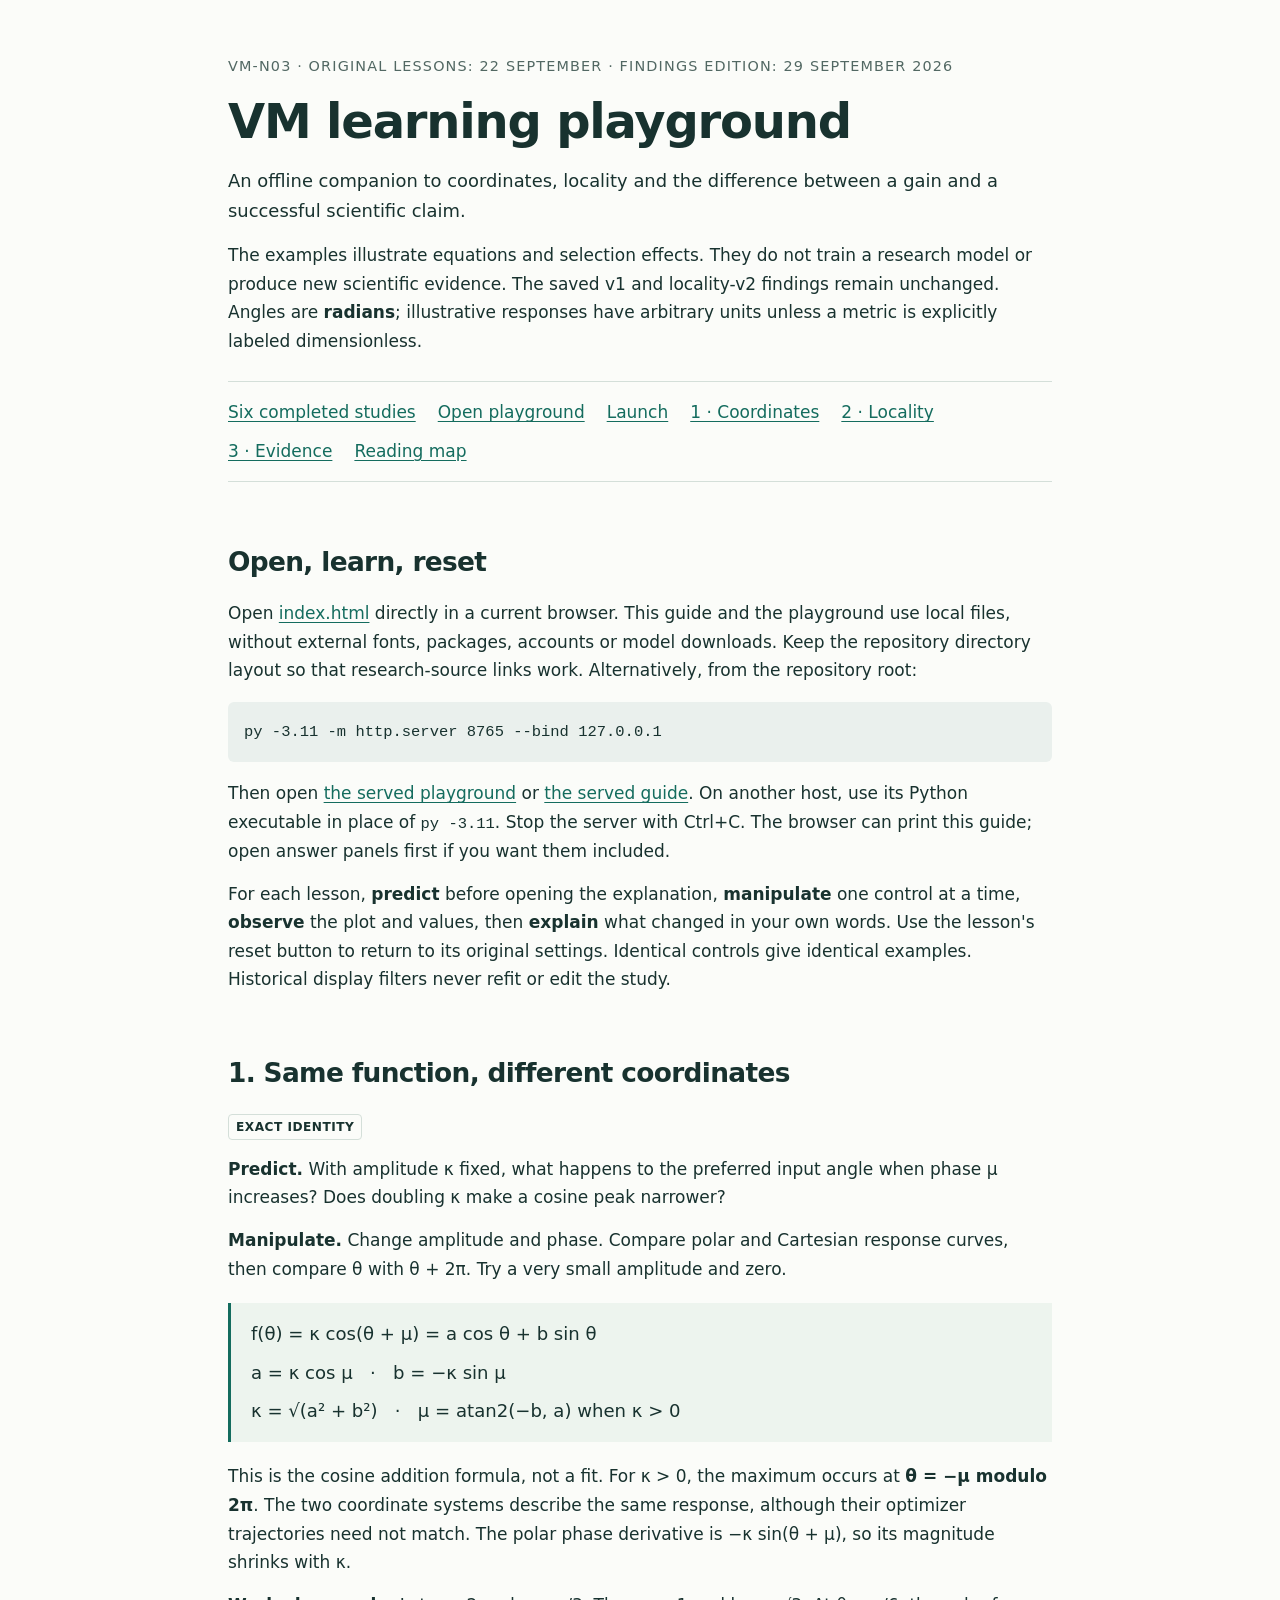
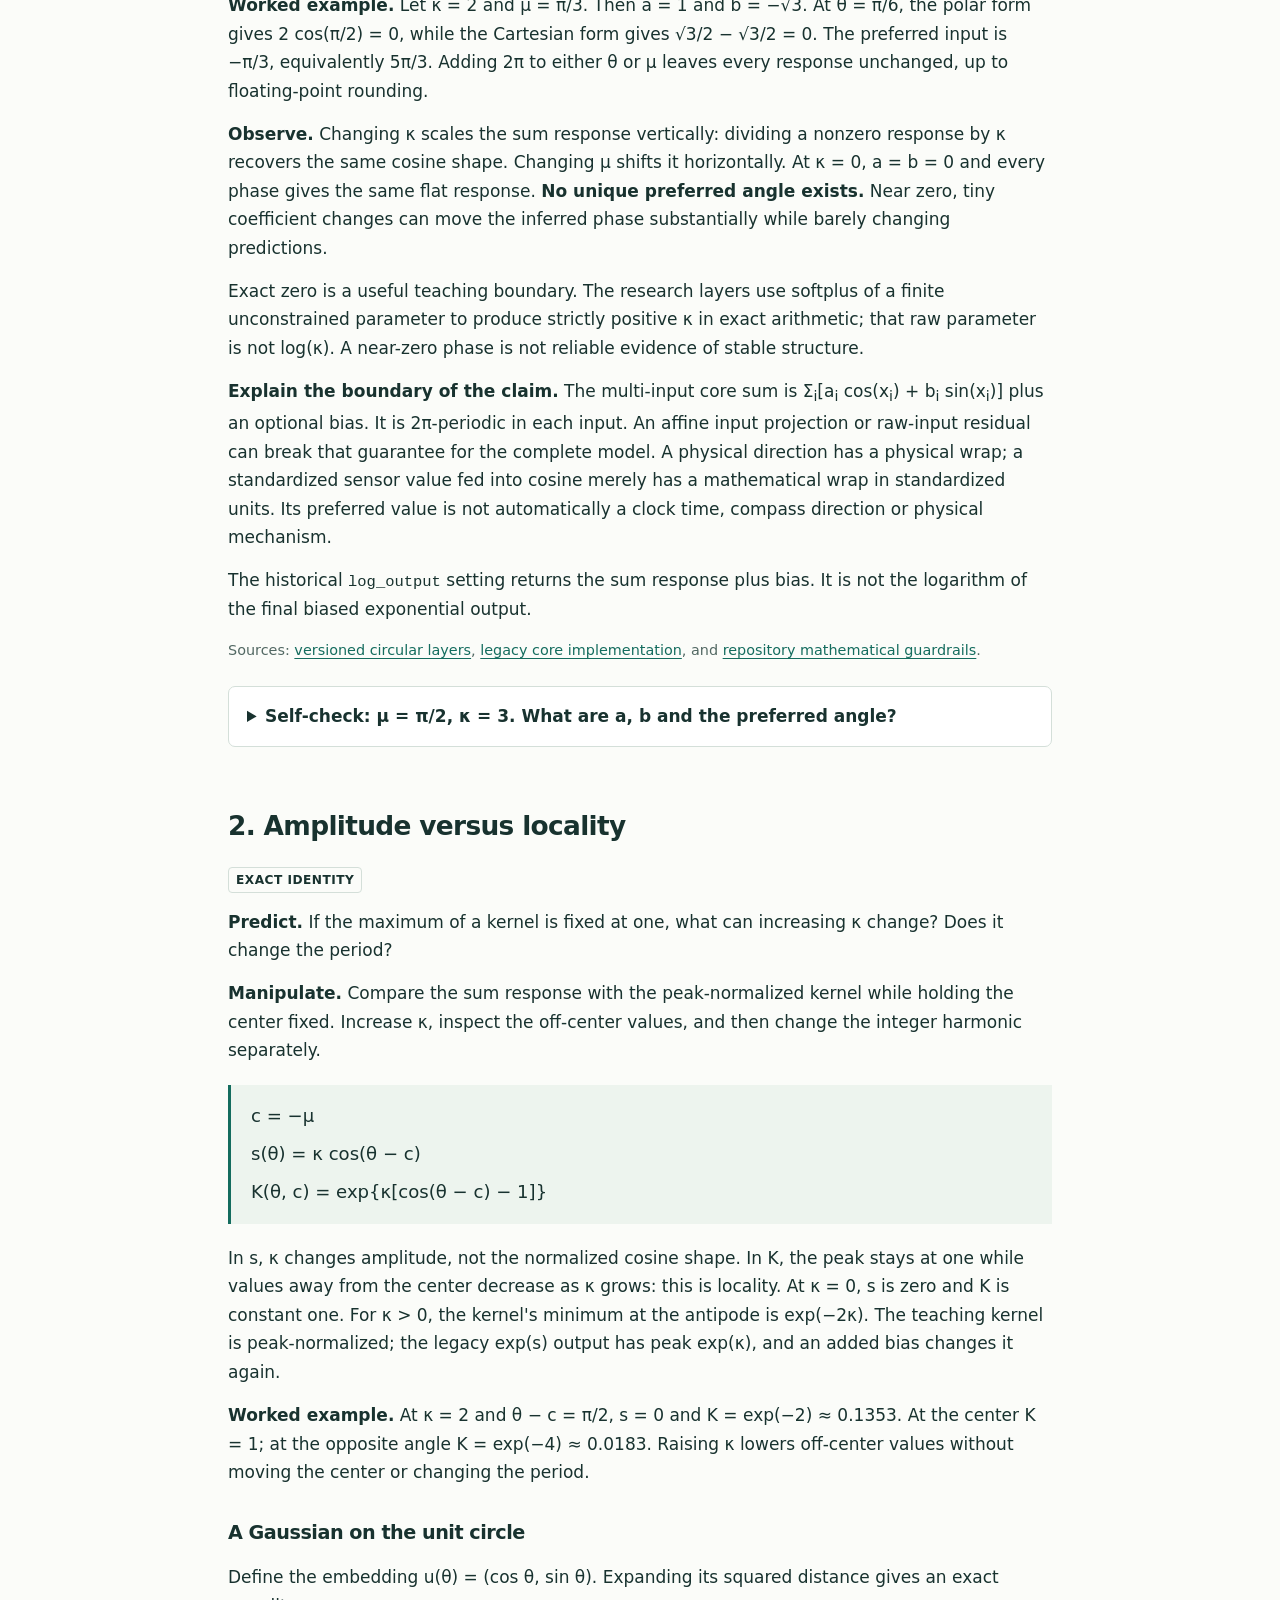
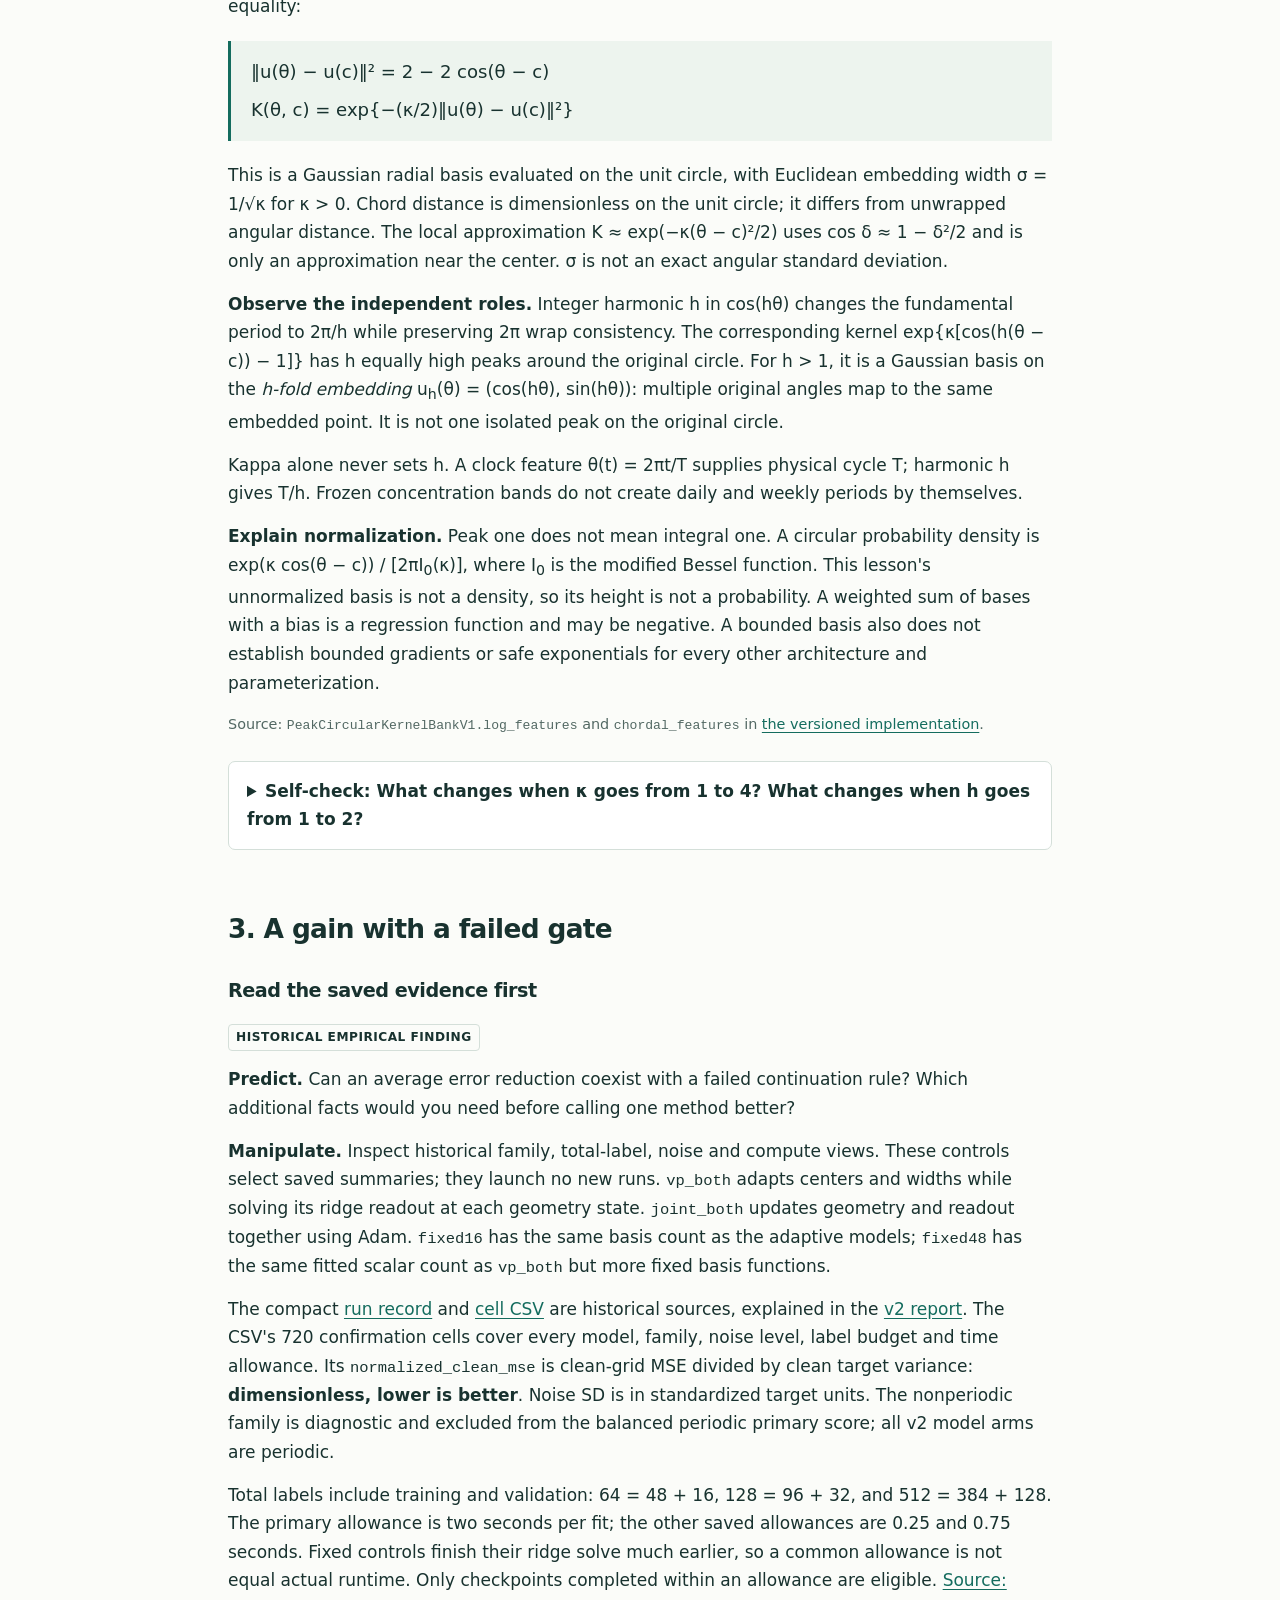
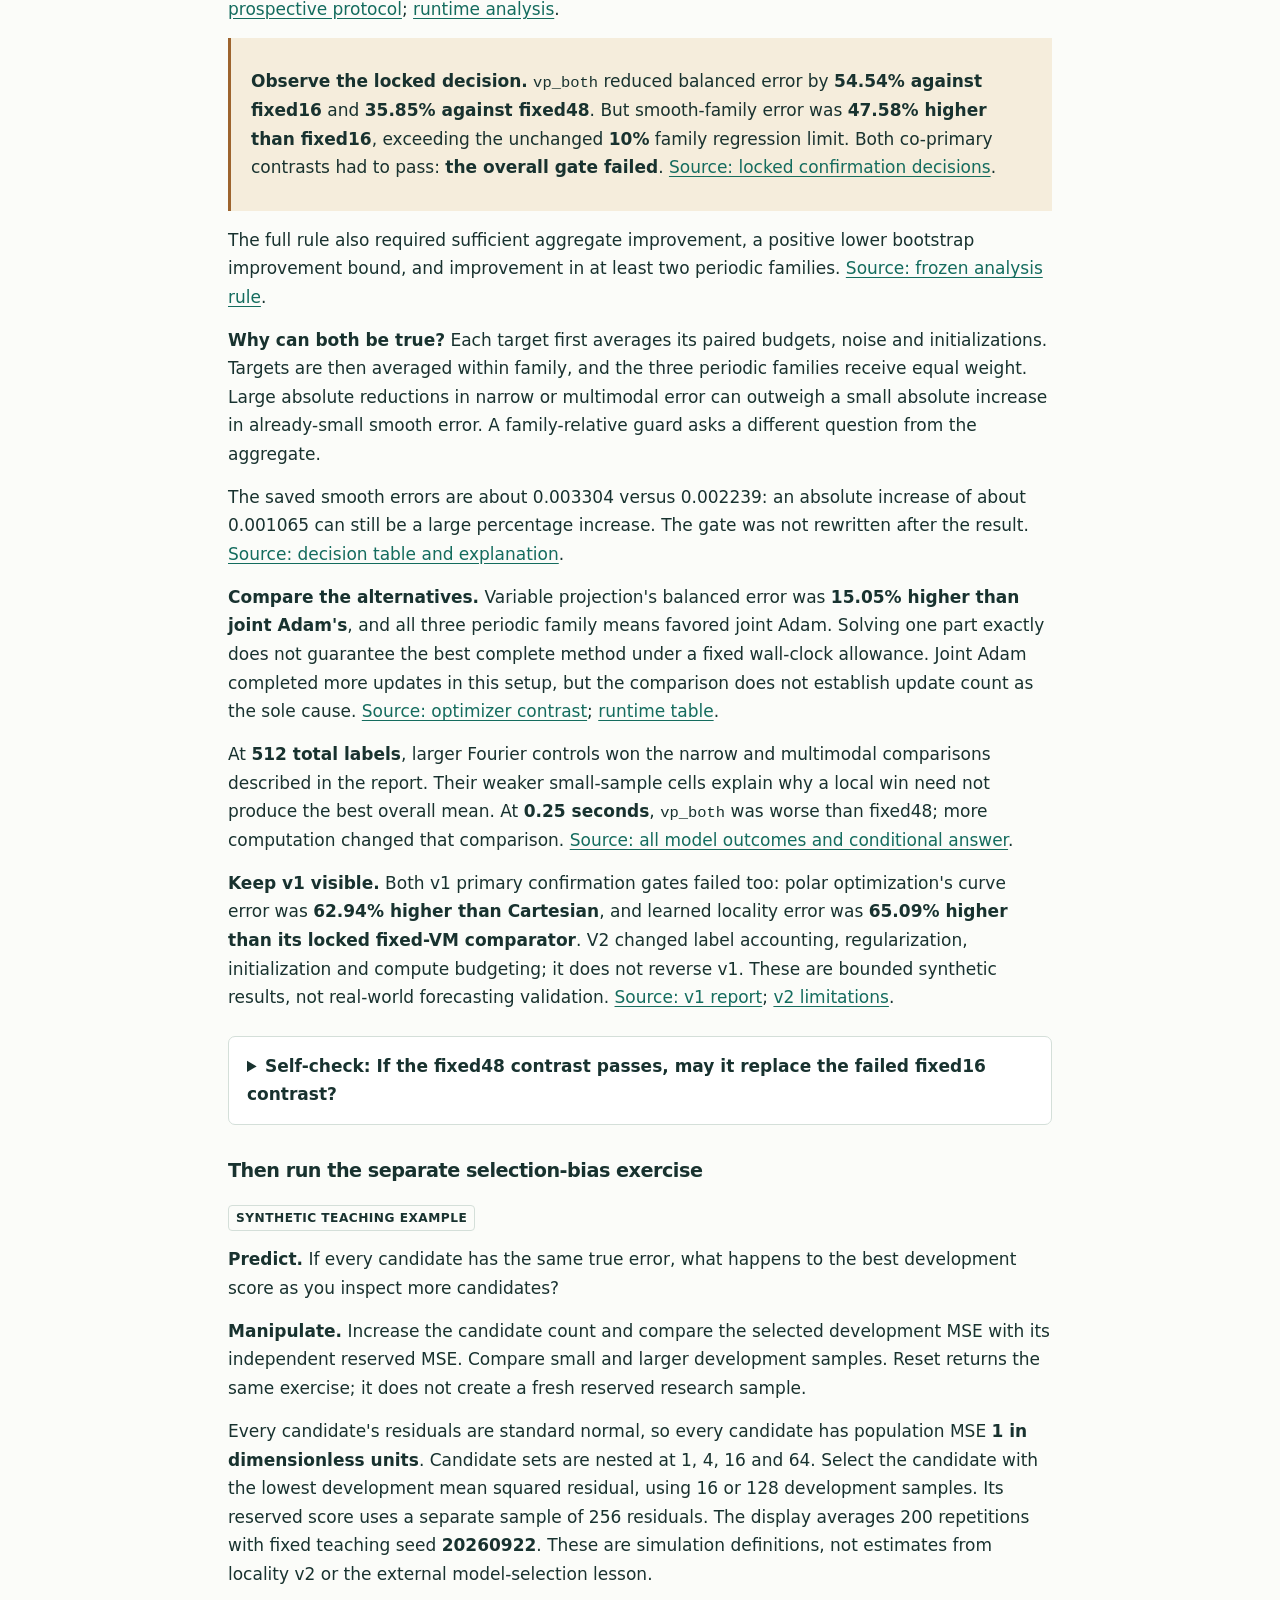
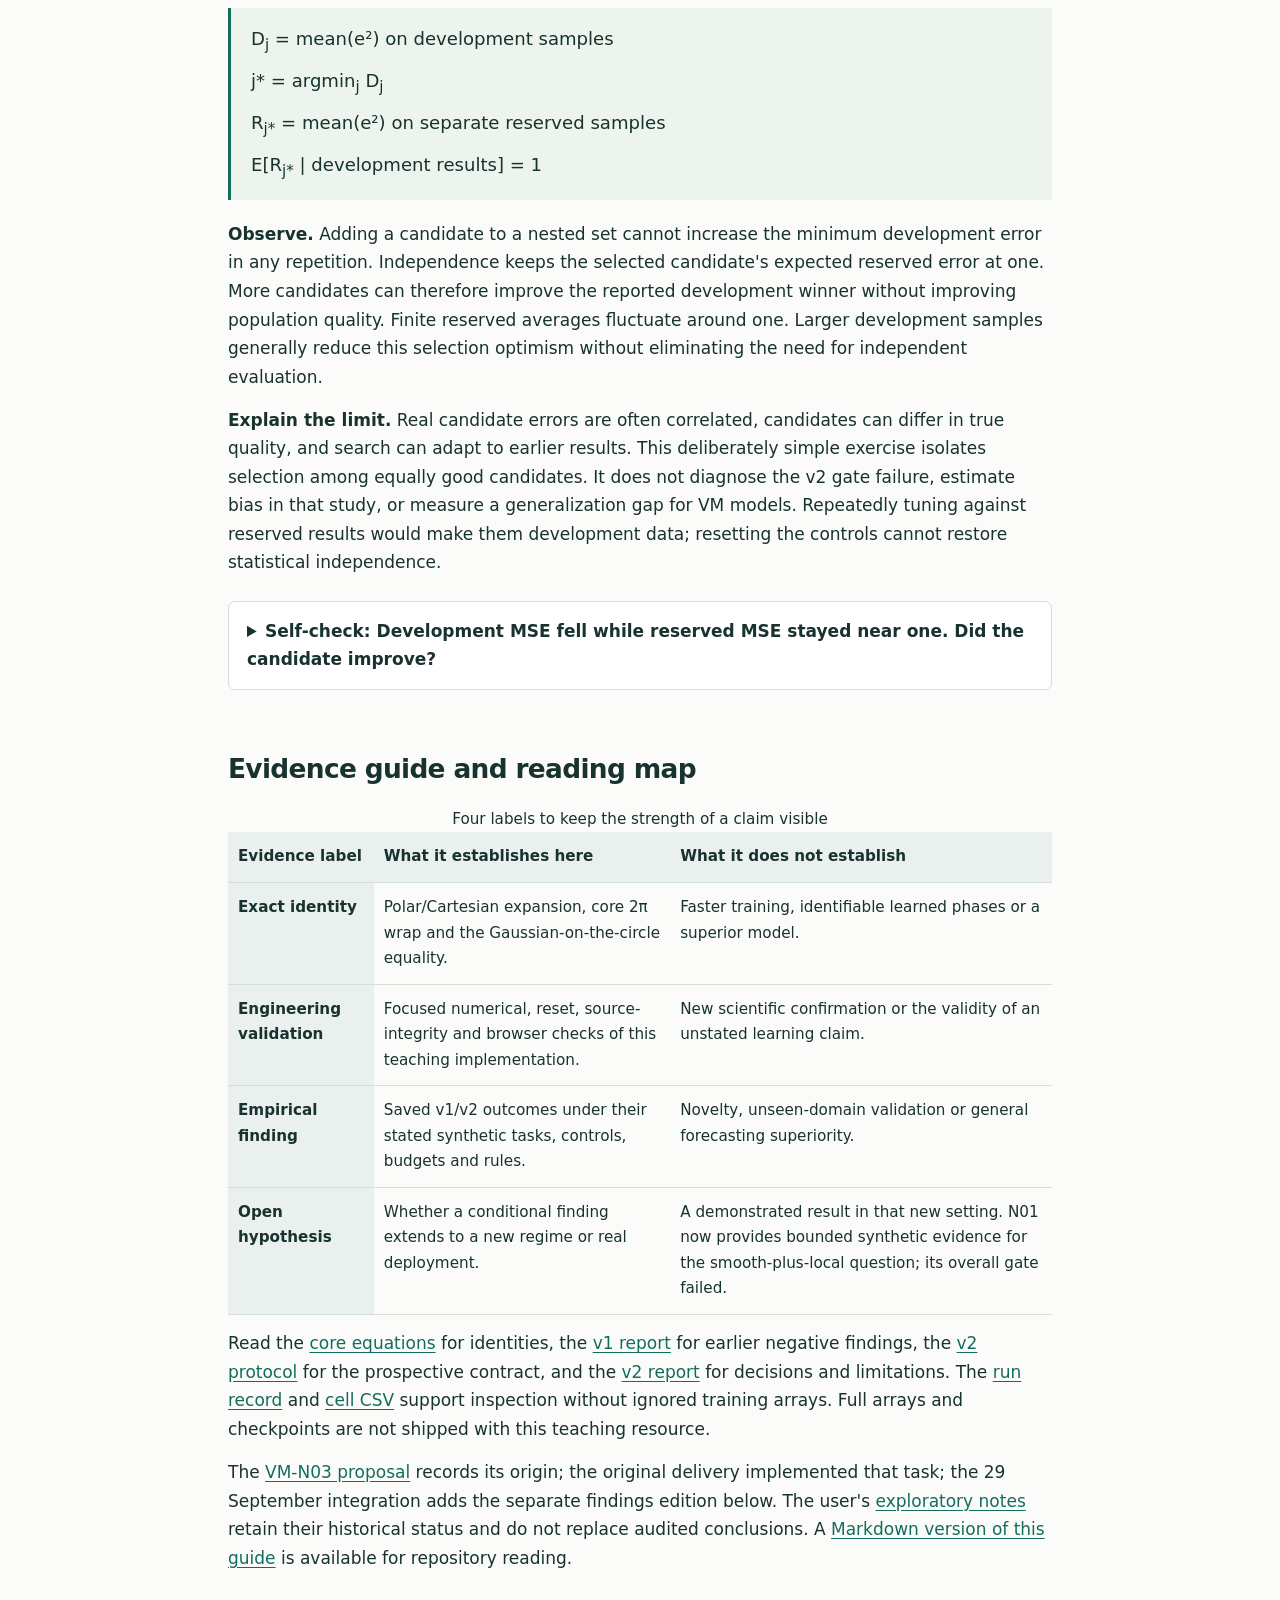
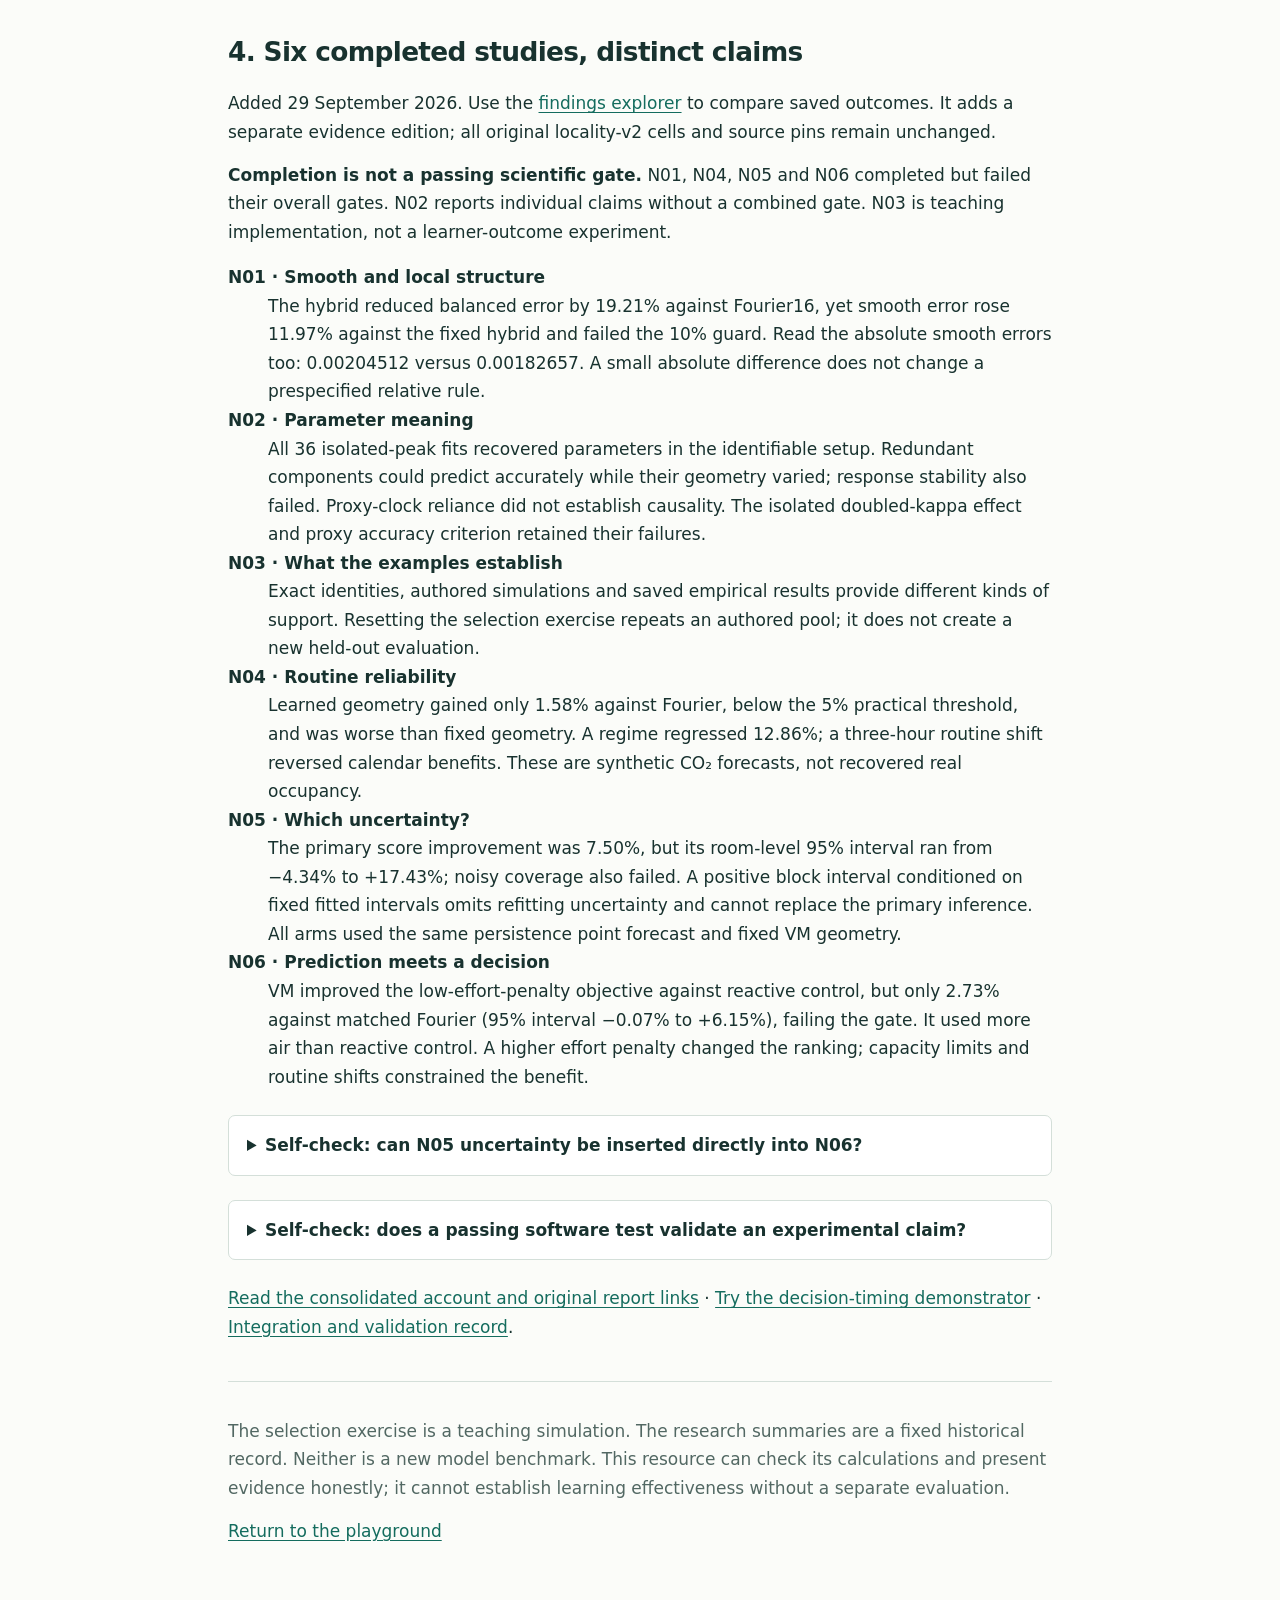
==== learning/vm_playground/guide.html @ b27efead "Integrate six VM research deliveries and consolidate findings" ====
<!doctype html>
<html lang="en">
<head>
  <meta charset="utf-8">
  <meta name="viewport" content="width=device-width, initial-scale=1">
  <meta name="description" content="Offline companion to three lessons about circular coordinates, local kernels and honest evidence.">
  <title>VM learning playground · Offline companion</title>
  <style>
    :root { color-scheme: light; --ink: #18322f; --muted: #526863; --accent: #146c5e; --paper: #fbfcf9; --line: #d4dfd9; }
    * { box-sizing: border-box; }
    html { scroll-behavior: smooth; }
    body { margin: 0; color: var(--ink); background: var(--paper); font: 17px/1.68 system-ui, -apple-system, "Segoe UI", sans-serif; }
    main { max-width: 880px; margin: 0 auto; padding: 42px 28px 72px; }
    a { color: var(--accent); text-underline-offset: 3px; }
    a:hover { text-decoration-thickness: 2px; }
    a:focus-visible, summary:focus-visible { outline: 3px solid #ba7135; outline-offset: 4px; }
    h1, h2, h3 { line-height: 1.2; letter-spacing: -.025em; }
    h1 { font-size: clamp(2rem, 5vw, 3rem); margin: .3em 0; }
    h2 { margin-top: 2.4em; font-size: 1.65rem; }
    h3 { margin-top: 1.8em; font-size: 1.2rem; }
    p { margin: .85em 0; }
    .eyebrow, .sources { color: var(--muted); font-size: .9rem; }
    .eyebrow { text-transform: uppercase; letter-spacing: .08em; }
    .intro { font-size: 1.12rem; }
    nav { display: flex; flex-wrap: wrap; gap: 10px 22px; padding: 16px 0; border-block: 1px solid var(--line); margin: 26px 0; }
    .equation { padding: 16px 20px; margin: 20px 0; background: #edf4ee; border-left: 3px solid var(--accent); font-size: 1.13rem; overflow-wrap: anywhere; }
    .equation div + div { margin-top: 8px; }
    .callout { padding: 15px 20px; background: #f5eddc; border-left: 3px solid #9d642e; }
    .label { display: inline-block; font-size: .76rem; font-weight: 700; letter-spacing: .04em; text-transform: uppercase; padding: 2px 7px; border: 1px solid var(--line); border-radius: 4px; }
    details { margin: 24px 0; padding: 15px 18px; border: 1px solid var(--line); border-radius: 7px; background: #fff; }
    summary { cursor: pointer; font-weight: 650; }
    details p:last-child { margin-bottom: 0; }
    pre { padding: 16px; background: #eaf0ed; border-radius: 6px; white-space: pre-wrap; overflow-wrap: anywhere; }
    code { font: .91em/1.6 ui-monospace, "Cascadia Code", Consolas, monospace; overflow-wrap: anywhere; }
    table { border-collapse: collapse; width: 100%; font-size: .95rem; }
    th, td { text-align: left; vertical-align: top; border-bottom: 1px solid var(--line); padding: 12px 10px; }
    th { background: #eaf0ed; }
    .table-scroll { overflow-x: auto; }
    footer { margin-top: 40px; border-top: 1px solid var(--line); padding-top: 20px; color: var(--muted); }
    @media (max-width: 540px) { main { padding: 24px 18px 48px; } body { font-size: 16px; } th, td { padding: 9px 7px; } }
    @media print {
      body { color: #111; background: white; font-size: 10.5pt; line-height: 1.5; }
      main { max-width: none; padding: 0; }
      nav { display: none; }
      h1 { font-size: 25pt; } h2 { font-size: 17pt; } h3 { font-size: 13pt; }
      h1, h2, h3, summary { break-after: avoid; }
      .equation, details, tr { break-inside: avoid; }
      details > *:not(summary), details:not([open]) > *:not(summary) { display: block !important; }
      .equation, .callout, th { background: white; }
      a { color: inherit; }
    }
  </style>
</head>
<body>
<main>
  <header>
  <p class="eyebrow">VM-N03 · Original lessons: 22 September · Findings edition: 29 September 2026</p>
    <h1>VM learning playground</h1>
    <p class="intro">An offline companion to coordinates, locality and the difference between a gain and a successful scientific claim.</p>
    <p>The examples illustrate equations and selection effects. They do not train a research model or produce new scientific evidence. The saved v1 and locality-v2 findings remain unchanged. Angles are <strong>radians</strong>; illustrative responses have arbitrary units unless a metric is explicitly labeled dimensionless.</p>
  </header>
  <nav aria-label="Guide navigation">
    <a href="#new-findings">Six completed studies</a>
    <a href="index.html">Open playground</a>
    <a href="#start">Launch</a>
    <a href="#coordinates">1 · Coordinates</a>
    <a href="#locality">2 · Locality</a>
    <a href="#evidence">3 · Evidence</a>
    <a href="#reading">Reading map</a>
  </nav>

  <section id="start" aria-labelledby="start-heading">
    <h2 id="start-heading">Open, learn, reset</h2>
    <p>Open <a href="index.html">index.html</a> directly in a current browser. This guide and the playground use local files, without external fonts, packages, accounts or model downloads. Keep the repository directory layout so that research-source links work. Alternatively, from the repository root:</p>
    <pre><code>py -3.11 -m http.server 8765 --bind 127.0.0.1</code></pre>
    <p>Then open <a href="http://127.0.0.1:8765/learning/vm_playground/index.html">the served playground</a> or <a href="http://127.0.0.1:8765/learning/vm_playground/guide.html">the served guide</a>. On another host, use its Python executable in place of <code>py -3.11</code>. Stop the server with Ctrl+C. The browser can print this guide; open answer panels first if you want them included.</p>
    <p>For each lesson, <strong>predict</strong> before opening the explanation, <strong>manipulate</strong> one control at a time, <strong>observe</strong> the plot and values, then <strong>explain</strong> what changed in your own words. Use the lesson's reset button to return to its original settings. Identical controls give identical examples. Historical display filters never refit or edit the study.</p>
  </section>

  <section id="coordinates" aria-labelledby="coordinates-heading">
    <h2 id="coordinates-heading">1. Same function, different coordinates</h2>
    <span class="label">Exact identity</span>
    <p><strong>Predict.</strong> With amplitude κ fixed, what happens to the preferred input angle when phase μ increases? Does doubling κ make a cosine peak narrower?</p>
    <p><strong>Manipulate.</strong> Change amplitude and phase. Compare polar and Cartesian response curves, then compare θ with θ + 2π. Try a very small amplitude and zero.</p>
    <div class="equation" aria-label="Polar and Cartesian identity">
      <div>f(θ) = κ cos(θ + μ) = a cos θ + b sin θ</div>
      <div>a = κ cos μ &nbsp; · &nbsp; b = −κ sin μ</div>
      <div>κ = √(a² + b²) &nbsp; · &nbsp; μ = atan2(−b, a) when κ &gt; 0</div>
    </div>
    <p>This is the cosine addition formula, not a fit. For κ &gt; 0, the maximum occurs at <strong>θ = −μ modulo 2π</strong>. The two coordinate systems describe the same response, although their optimizer trajectories need not match. The polar phase derivative is −κ sin(θ + μ), so its magnitude shrinks with κ.</p>
    <p><strong>Worked example.</strong> Let κ = 2 and μ = π/3. Then a = 1 and b = −√3. At θ = π/6, the polar form gives 2 cos(π/2) = 0, while the Cartesian form gives √3/2 − √3/2 = 0. The preferred input is −π/3, equivalently 5π/3. Adding 2π to either θ or μ leaves every response unchanged, up to floating-point rounding.</p>
    <p><strong>Observe.</strong> Changing κ scales the sum response vertically: dividing a nonzero response by κ recovers the same cosine shape. Changing μ shifts it horizontally. At κ = 0, a = b = 0 and every phase gives the same flat response. <strong>No unique preferred angle exists.</strong> Near zero, tiny coefficient changes can move the inferred phase substantially while barely changing predictions.</p>
    <p>Exact zero is a useful teaching boundary. The research layers use softplus of a finite unconstrained parameter to produce strictly positive κ in exact arithmetic; that raw parameter is not log(κ). A near-zero phase is not reliable evidence of stable structure.</p>
    <p><strong>Explain the boundary of the claim.</strong> The multi-input core sum is Σ<sub>i</sub>[a<sub>i</sub> cos(x<sub>i</sub>) + b<sub>i</sub> sin(x<sub>i</sub>)] plus an optional bias. It is 2π-periodic in each input. An affine input projection or raw-input residual can break that guarantee for the complete model. A physical direction has a physical wrap; a standardized sensor value fed into cosine merely has a mathematical wrap in standardized units. Its preferred value is not automatically a clock time, compass direction or physical mechanism.</p>
    <p>The historical <code>log_output</code> setting returns the sum response plus bias. It is not the logarithm of the final biased exponential output.</p>
    <p class="sources">Sources: <a href="../../src/circular_layers_v2.py">versioned circular layers</a>, <a href="../../src/von_mises_neuron.py">legacy core implementation</a>, and <a href="../../AGENTS.md">repository mathematical guardrails</a>.</p>
    <details>
      <summary>Self-check: μ = π/2, κ = 3. What are a, b and the preferred angle?</summary>
      <p>a = 0, b = −3, and the preferred input is −π/2 modulo 2π, or 3π/2. The response is −3 sin θ. A phase of +π/2 is not the preferred input under the cos(θ + μ) convention. At κ = 0, no unique preferred angle remains.</p>
    </details>
  </section>

  <section id="locality" aria-labelledby="locality-heading">
    <h2 id="locality-heading">2. Amplitude versus locality</h2>
    <span class="label">Exact identity</span>
    <p><strong>Predict.</strong> If the maximum of a kernel is fixed at one, what can increasing κ change? Does it change the period?</p>
    <p><strong>Manipulate.</strong> Compare the sum response with the peak-normalized kernel while holding the center fixed. Increase κ, inspect the off-center values, and then change the integer harmonic separately.</p>
    <div class="equation" aria-label="Sum response and peak-normalized kernel">
      <div>c = −μ</div>
      <div>s(θ) = κ cos(θ − c)</div>
      <div>K(θ, c) = exp{κ[cos(θ − c) − 1]}</div>
    </div>
    <p>In s, κ changes amplitude, not the normalized cosine shape. In K, the peak stays at one while values away from the center decrease as κ grows: this is locality. At κ = 0, s is zero and K is constant one. For κ &gt; 0, the kernel's minimum at the antipode is exp(−2κ). The teaching kernel is peak-normalized; the legacy exp(s) output has peak exp(κ), and an added bias changes it again.</p>
    <p><strong>Worked example.</strong> At κ = 2 and θ − c = π/2, s = 0 and K = exp(−2) ≈ 0.1353. At the center K = 1; at the opposite angle K = exp(−4) ≈ 0.0183. Raising κ lowers off-center values without moving the center or changing the period.</p>
    <h3>A Gaussian on the unit circle</h3>
    <p>Define the embedding u(θ) = (cos θ, sin θ). Expanding its squared distance gives an exact equality:</p>
    <div class="equation" aria-label="Exact chordal Gaussian identity">
      <div>‖u(θ) − u(c)‖² = 2 − 2 cos(θ − c)</div>
      <div>K(θ, c) = exp{−(κ/2)‖u(θ) − u(c)‖²}</div>
    </div>
    <p>This is a Gaussian radial basis evaluated on the unit circle, with Euclidean embedding width σ = 1/√κ for κ &gt; 0. Chord distance is dimensionless on the unit circle; it differs from unwrapped angular distance. The local approximation K ≈ exp(−κ(θ − c)²/2) uses cos δ ≈ 1 − δ²/2 and is only an approximation near the center. σ is not an exact angular standard deviation.</p>
    <p><strong>Observe the independent roles.</strong> Integer harmonic h in cos(hθ) changes the fundamental period to 2π/h while preserving 2π wrap consistency. The corresponding kernel exp{κ[cos(h(θ − c)) − 1]} has h equally high peaks around the original circle. For h &gt; 1, it is a Gaussian basis on the <em>h-fold embedding</em> u<sub>h</sub>(θ) = (cos(hθ), sin(hθ)): multiple original angles map to the same embedded point. It is not one isolated peak on the original circle.</p>
    <p>Kappa alone never sets h. A clock feature θ(t) = 2πt/T supplies physical cycle T; harmonic h gives T/h. Frozen concentration bands do not create daily and weekly periods by themselves.</p>
    <p><strong>Explain normalization.</strong> Peak one does not mean integral one. A circular probability density is exp(κ cos(θ − c)) / [2πI<sub>0</sub>(κ)], where I<sub>0</sub> is the modified Bessel function. This lesson's unnormalized basis is not a density, so its height is not a probability. A weighted sum of bases with a bias is a regression function and may be negative. A bounded basis also does not establish bounded gradients or safe exponentials for every other architecture and parameterization.</p>
    <p class="sources">Source: <code>PeakCircularKernelBankV1.log_features</code> and <code>chordal_features</code> in <a href="../../src/circular_layers_v2.py">the versioned implementation</a>.</p>
    <details>
      <summary>Self-check: What changes when κ goes from 1 to 4? What changes when h goes from 1 to 2?</summary>
      <p>The sum amplitude increases fourfold. The kernel remains at peak one, suppresses off-center responses more strongly, and has embedding width 1/2 instead of 1. Changing h to 2 creates two peaks over a full turn and halves the fundamental period. It preserves the original 2π wrap, unlike an arbitrary noninteger frequency.</p>
    </details>
  </section>

  <section id="evidence" aria-labelledby="evidence-heading">
    <h2 id="evidence-heading">3. A gain with a failed gate</h2>
    <h3>Read the saved evidence first</h3>
    <span class="label">Historical empirical finding</span>
    <p><strong>Predict.</strong> Can an average error reduction coexist with a failed continuation rule? Which additional facts would you need before calling one method better?</p>
    <p><strong>Manipulate.</strong> Inspect historical family, total-label, noise and compute views. These controls select saved summaries; they launch no new runs. <code>vp_both</code> adapts centers and widths while solving its ridge readout at each geometry state. <code>joint_both</code> updates geometry and readout together using Adam. <code>fixed16</code> has the same basis count as the adaptive models; <code>fixed48</code> has the same fitted scalar count as <code>vp_both</code> but more fixed basis functions.</p>
    <p>The compact <a href="../../docs/vm_locality_v2_run_record.json">run record</a> and <a href="../../docs/vm_locality_v2_cells.csv">cell CSV</a> are historical sources, explained in the <a href="../../docs/vm_locality_v2_results.md">v2 report</a>. The CSV's 720 confirmation cells cover every model, family, noise level, label budget and time allowance. Its <code>normalized_clean_mse</code> is clean-grid MSE divided by clean target variance: <strong>dimensionless, lower is better</strong>. Noise SD is in standardized target units. The nonperiodic family is diagnostic and excluded from the balanced periodic primary score; all v2 model arms are periodic.</p>
    <p>Total labels include training and validation: 64 = 48 + 16, 128 = 96 + 32, and 512 = 384 + 128. The primary allowance is two seconds per fit; the other saved allowances are 0.25 and 0.75 seconds. Fixed controls finish their ridge solve much earlier, so a common allowance is not equal actual runtime. Only checkpoints completed within an allowance are eligible. <a href="../../docs/vm_locality_v2_protocol.md">Source: prospective protocol</a>; <a href="../../docs/vm_locality_v2_results.md#runtime-and-numerical-diagnostics">runtime analysis</a>.</p>
    <div class="callout">
      <p><strong>Observe the locked decision.</strong> <code>vp_both</code> reduced balanced error by <strong>54.54% against fixed16</strong> and <strong>35.85% against fixed48</strong>. But smooth-family error was <strong>47.58% higher than fixed16</strong>, exceeding the unchanged <strong>10%</strong> family regression limit. Both co-primary contrasts had to pass: <strong>the overall gate failed</strong>. <a href="../../docs/vm_locality_v2_results.md#locked-confirmation-decisions">Source: locked confirmation decisions</a>.</p>
    </div>
    <p>The full rule also required sufficient aggregate improvement, a positive lower bootstrap improvement bound, and improvement in at least two periodic families. <a href="../../docs/vm_locality_v2_protocol.md#analysis-and-evidence">Source: frozen analysis rule</a>.</p>
    <p><strong>Why can both be true?</strong> Each target first averages its paired budgets, noise and initializations. Targets are then averaged within family, and the three periodic families receive equal weight. Large absolute reductions in narrow or multimodal error can outweigh a small absolute increase in already-small smooth error. A family-relative guard asks a different question from the aggregate.</p>
    <p>The saved smooth errors are about 0.003304 versus 0.002239: an absolute increase of about 0.001065 can still be a large percentage increase. The gate was not rewritten after the result. <a href="../../docs/vm_locality_v2_results.md#locked-confirmation-decisions">Source: decision table and explanation</a>.</p>
    <p><strong>Compare the alternatives.</strong> Variable projection's balanced error was <strong>15.05% higher than joint Adam's</strong>, and all three periodic family means favored joint Adam. Solving one part exactly does not guarantee the best complete method under a fixed wall-clock allowance. Joint Adam completed more updates in this setup, but the comparison does not establish update count as the sole cause. <a href="../../docs/vm_locality_v2_results.md#locked-confirmation-decisions">Source: optimizer contrast</a>; <a href="../../docs/vm_locality_v2_results.md#runtime-and-numerical-diagnostics">runtime table</a>.</p>
    <p>At <strong>512 total labels</strong>, larger Fourier controls won the narrow and multimodal comparisons described in the report. Their weaker small-sample cells explain why a local win need not produce the best overall mean. At <strong>0.25 seconds</strong>, <code>vp_both</code> was worse than fixed48; more computation changed that comparison. <a href="../../docs/vm_locality_v2_results.md#all-model-outcomes-and-conditional-answer">Source: all model outcomes and conditional answer</a>.</p>
    <p><strong>Keep v1 visible.</strong> Both v1 primary confirmation gates failed too: polar optimization's curve error was <strong>62.94% higher than Cartesian</strong>, and learned locality error was <strong>65.09% higher than its locked fixed-VM comparator</strong>. V2 changed label accounting, regularization, initialization and compute budgeting; it does not reverse v1. These are bounded synthetic results, not real-world forecasting validation. <a href="../../docs/vm_methodology_results.md">Source: v1 report</a>; <a href="../../docs/vm_locality_v2_results.md#interpretation-limitations-and-preservation">v2 limitations</a>.</p>
    <details>
      <summary>Self-check: If the fixed48 contrast passes, may it replace the failed fixed16 contrast?</summary>
      <p>No. Both were required by the locked co-primary rule. A favorable aggregate, subgroup, alternative optimizer or comparator cannot retrospectively replace the failed contrast. Report the conditional benefit and the failed overall gate together.</p>
    </details>

    <h3>Then run the separate selection-bias exercise</h3>
    <span class="label">Synthetic teaching example</span>
    <p><strong>Predict.</strong> If every candidate has the same true error, what happens to the best development score as you inspect more candidates?</p>
    <p><strong>Manipulate.</strong> Increase the candidate count and compare the selected development MSE with its independent reserved MSE. Compare small and larger development samples. Reset returns the same exercise; it does not create a fresh reserved research sample.</p>
    <p>Every candidate's residuals are standard normal, so every candidate has population MSE <strong>1 in dimensionless units</strong>. Candidate sets are nested at 1, 4, 16 and 64. Select the candidate with the lowest development mean squared residual, using 16 or 128 development samples. Its reserved score uses a separate sample of 256 residuals. The display averages 200 repetitions with fixed teaching seed <strong>20260922</strong>. These are simulation definitions, not estimates from locality v2 or the external model-selection lesson.</p>
    <div class="equation" aria-label="Selection exercise definition">
      <div>D<sub>j</sub> = mean(e²) on development samples</div>
      <div>j* = argmin<sub>j</sub> D<sub>j</sub></div>
      <div>R<sub>j*</sub> = mean(e²) on separate reserved samples</div>
      <div>E[R<sub>j*</sub> | development results] = 1</div>
    </div>
    <p><strong>Observe.</strong> Adding a candidate to a nested set cannot increase the minimum development error in any repetition. Independence keeps the selected candidate's expected reserved error at one. More candidates can therefore improve the reported development winner without improving population quality. Finite reserved averages fluctuate around one. Larger development samples generally reduce this selection optimism without eliminating the need for independent evaluation.</p>
    <p><strong>Explain the limit.</strong> Real candidate errors are often correlated, candidates can differ in true quality, and search can adapt to earlier results. This deliberately simple exercise isolates selection among equally good candidates. It does not diagnose the v2 gate failure, estimate bias in that study, or measure a generalization gap for VM models. Repeatedly tuning against reserved results would make them development data; resetting the controls cannot restore statistical independence.</p>
    <details>
      <summary>Self-check: Development MSE fell while reserved MSE stayed near one. Did the candidate improve?</summary>
      <p>No population-quality improvement was built into this exercise. Selection found a favorable development fluctuation. The independent reserved score evaluates the selected candidate without reusing the fluctuation that selected it.</p>
    </details>
  </section>

  <section id="reading" aria-labelledby="reading-heading">
    <h2 id="reading-heading">Evidence guide and reading map</h2>
    <div class="table-scroll">
      <table>
        <caption>Four labels to keep the strength of a claim visible</caption>
        <thead><tr><th scope="col">Evidence label</th><th scope="col">What it establishes here</th><th scope="col">What it does not establish</th></tr></thead>
        <tbody>
          <tr><th scope="row">Exact identity</th><td>Polar/Cartesian expansion, core 2π wrap and the Gaussian-on-the-circle equality.</td><td>Faster training, identifiable learned phases or a superior model.</td></tr>
          <tr><th scope="row">Engineering validation</th><td>Focused numerical, reset, source-integrity and browser checks of this teaching implementation.</td><td>New scientific confirmation or the validity of an unstated learning claim.</td></tr>
          <tr><th scope="row">Empirical finding</th><td>Saved v1/v2 outcomes under their stated synthetic tasks, controls, budgets and rules.</td><td>Novelty, unseen-domain validation or general forecasting superiority.</td></tr>
          <tr><th scope="row">Open hypothesis</th><td>Whether a conditional finding extends to a new regime or real deployment.</td><td>A demonstrated result in that new setting. N01 now provides bounded synthetic evidence for the smooth-plus-local question; its overall gate failed.</td></tr>
        </tbody>
      </table>
    </div>
    <p>Read the <a href="../../src/circular_layers_v2.py">core equations</a> for identities, the <a href="../../docs/vm_methodology_results.md">v1 report</a> for earlier negative findings, the <a href="../../docs/vm_locality_v2_protocol.md">v2 protocol</a> for the prospective contract, and the <a href="../../docs/vm_locality_v2_results.md">v2 report</a> for decisions and limitations. The <a href="../../docs/vm_locality_v2_run_record.json">run record</a> and <a href="../../docs/vm_locality_v2_cells.csv">cell CSV</a> support inspection without ignored training arrays. Full arrays and checkpoints are not shipped with this teaching resource.</p>
    <p>The <a href="../../docs/proposed_tasks_from_forecasting.md#vm-n03--vm-learning-playground-and-reading-companion">VM-N03 proposal</a> records its origin; the original delivery implemented that task; the 29 September integration adds the separate findings edition below. The user's <a href="../../VM_exploration.md">exploratory notes</a> retain their historical status and do not replace audited conclusions. A <a href="../../docs/learning/vm_playground_guide.md">Markdown version of this guide</a> is available for repository reading.</p>
  </section>
  <section id="new-findings" aria-labelledby="new-findings-heading">
    <h2 id="new-findings-heading">4. Six completed studies, distinct claims</h2>
    <p>Added 29 September 2026. Use the <a href="research.html">findings explorer</a> to compare saved outcomes. It adds a separate evidence edition; all original locality-v2 cells and source pins remain unchanged.</p>
    <p><strong>Completion is not a passing scientific gate.</strong> N01, N04, N05 and N06 completed but failed their overall gates. N02 reports individual claims without a combined gate. N03 is teaching implementation, not a learner-outcome experiment.</p>
    <dl>
      <dt><strong>N01 · Smooth and local structure</strong></dt><dd>The hybrid reduced balanced error by 19.21% against Fourier16, yet smooth error rose 11.97% against the fixed hybrid and failed the 10% guard. Read the absolute smooth errors too: 0.00204512 versus 0.00182657. A small absolute difference does not change a prespecified relative rule.</dd>
      <dt><strong>N02 · Parameter meaning</strong></dt><dd>All 36 isolated-peak fits recovered parameters in the identifiable setup. Redundant components could predict accurately while their geometry varied; response stability also failed. Proxy-clock reliance did not establish causality. The isolated doubled-kappa effect and proxy accuracy criterion retained their failures.</dd>
      <dt><strong>N03 · What the examples establish</strong></dt><dd>Exact identities, authored simulations and saved empirical results provide different kinds of support. Resetting the selection exercise repeats an authored pool; it does not create a new held-out evaluation.</dd>
      <dt><strong>N04 · Routine reliability</strong></dt><dd>Learned geometry gained only 1.58% against Fourier, below the 5% practical threshold, and was worse than fixed geometry. A regime regressed 12.86%; a three-hour routine shift reversed calendar benefits. These are synthetic CO₂ forecasts, not recovered real occupancy.</dd>
      <dt><strong>N05 · Which uncertainty?</strong></dt><dd>The primary score improvement was 7.50%, but its room-level 95% interval ran from −4.34% to +17.43%; noisy coverage also failed. A positive block interval conditioned on fixed fitted intervals omits refitting uncertainty and cannot replace the primary inference. All arms used the same persistence point forecast and fixed VM geometry.</dd>
      <dt><strong>N06 · Prediction meets a decision</strong></dt><dd>VM improved the low-effort-penalty objective against reactive control, but only 2.73% against matched Fourier (95% interval −0.07% to +6.15%), failing the gate. It used more air than reactive control. A higher effort penalty changed the ranking; capacity limits and routine shifts constrained the benefit.</dd>
    </dl>
    <details><summary>Self-check: can N05 uncertainty be inserted directly into N06?</summary><p>No. N05 forms CO₂ intervals around persistence; N06 predicts exogenous source for an action-dependent mass-balance model. A shared target and information-timing contract are needed before coupling them. That follow-up has not been run.</p></details>
    <details><summary>Self-check: does a passing software test validate an experimental claim?</summary><p>No. Tests establish engineering properties. N01's adapter passed standard absolute checks despite its separate scientific failure. N04's four neural adapters and N06's new neural calendar adapters failed base-VM regression checks and remain diagnostic or unvalidated under their full acceptance contracts. View controls never change those statuses.</p></details>
    <p><a href="../../docs/research_account_n01_n06.md">Read the consolidated account and original report links</a> · <a href="../../docs/vm_n06_demo/index.html">Try the decision-timing demonstrator</a> · <a href="../../docs/integration_20260929.md">Integration and validation record</a>.</p>
  </section>
  <footer>
    <p>The selection exercise is a teaching simulation. The research summaries are a fixed historical record. Neither is a new model benchmark. This resource can check its calculations and present evidence honestly; it cannot establish learning effectiveness without a separate evaluation.</p>
    <p><a href="index.html">Return to the playground</a></p>
  </footer>
</main>
</body>
</html>
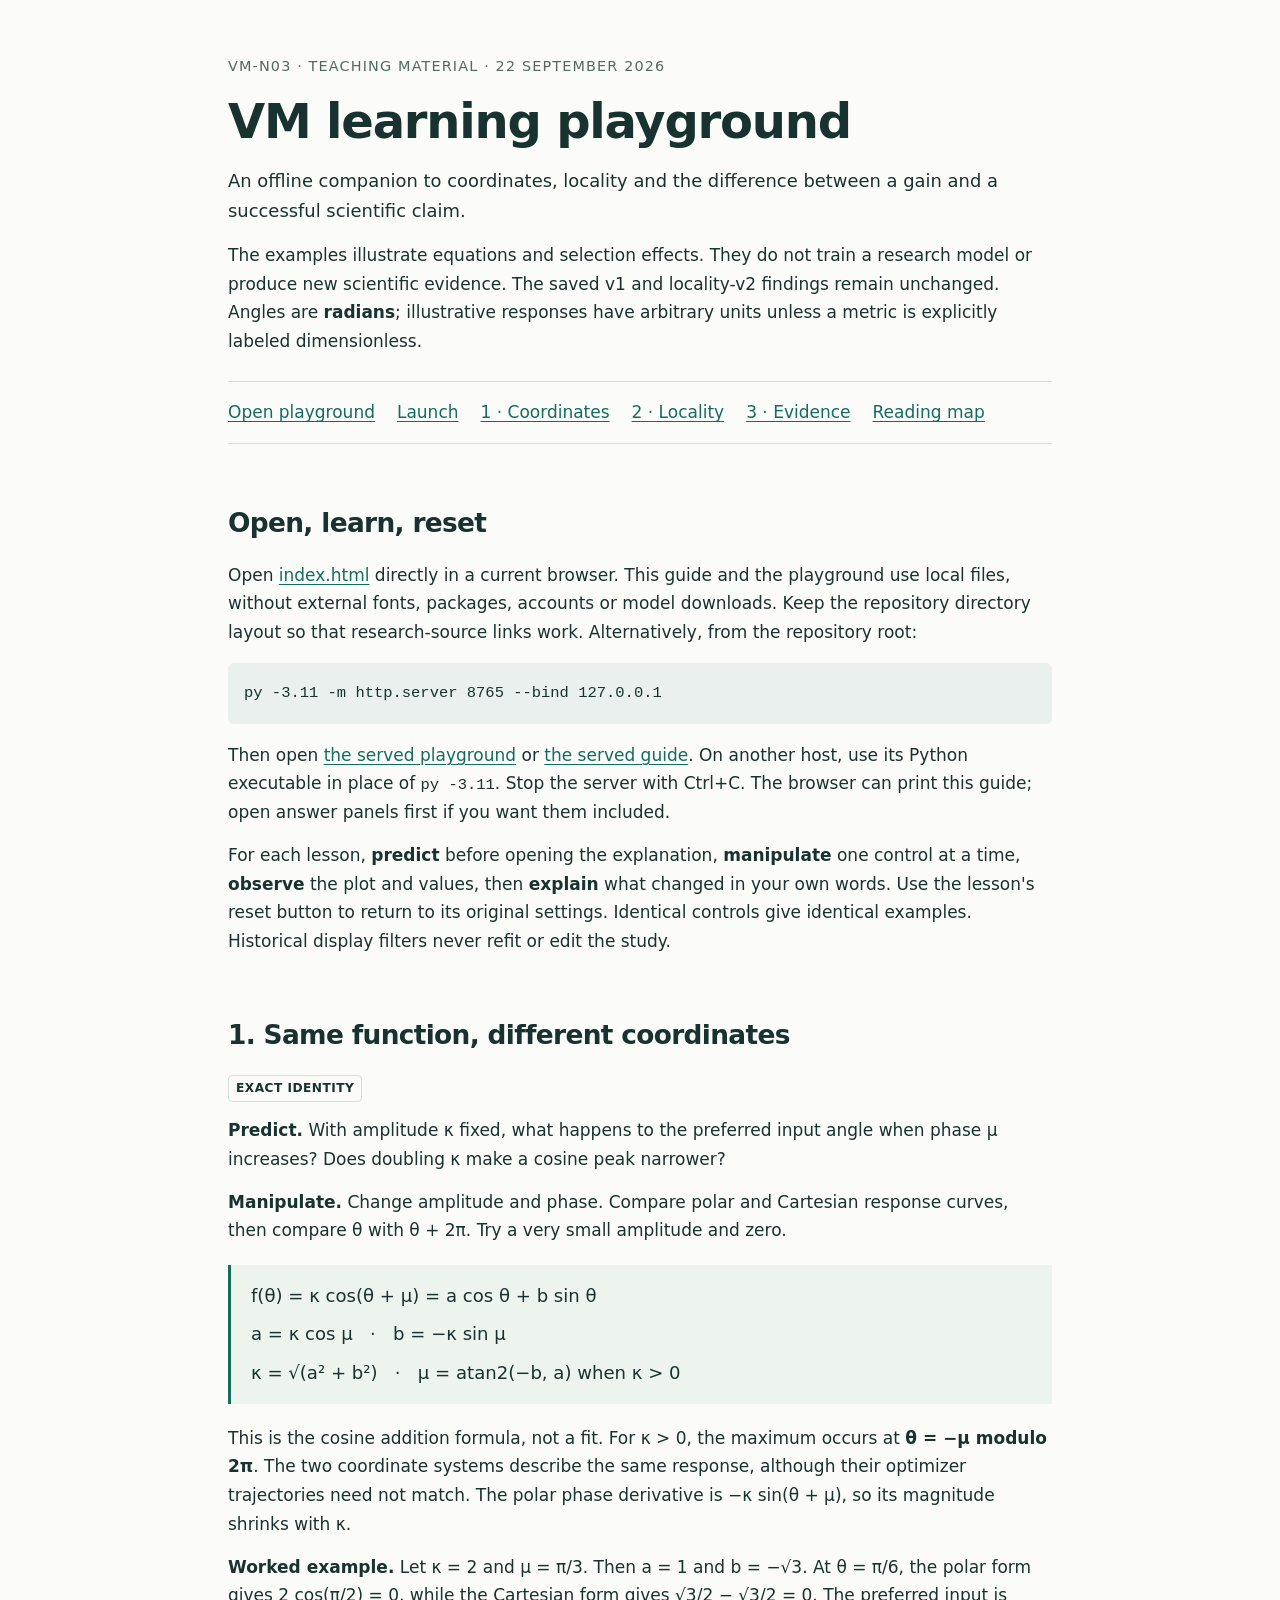
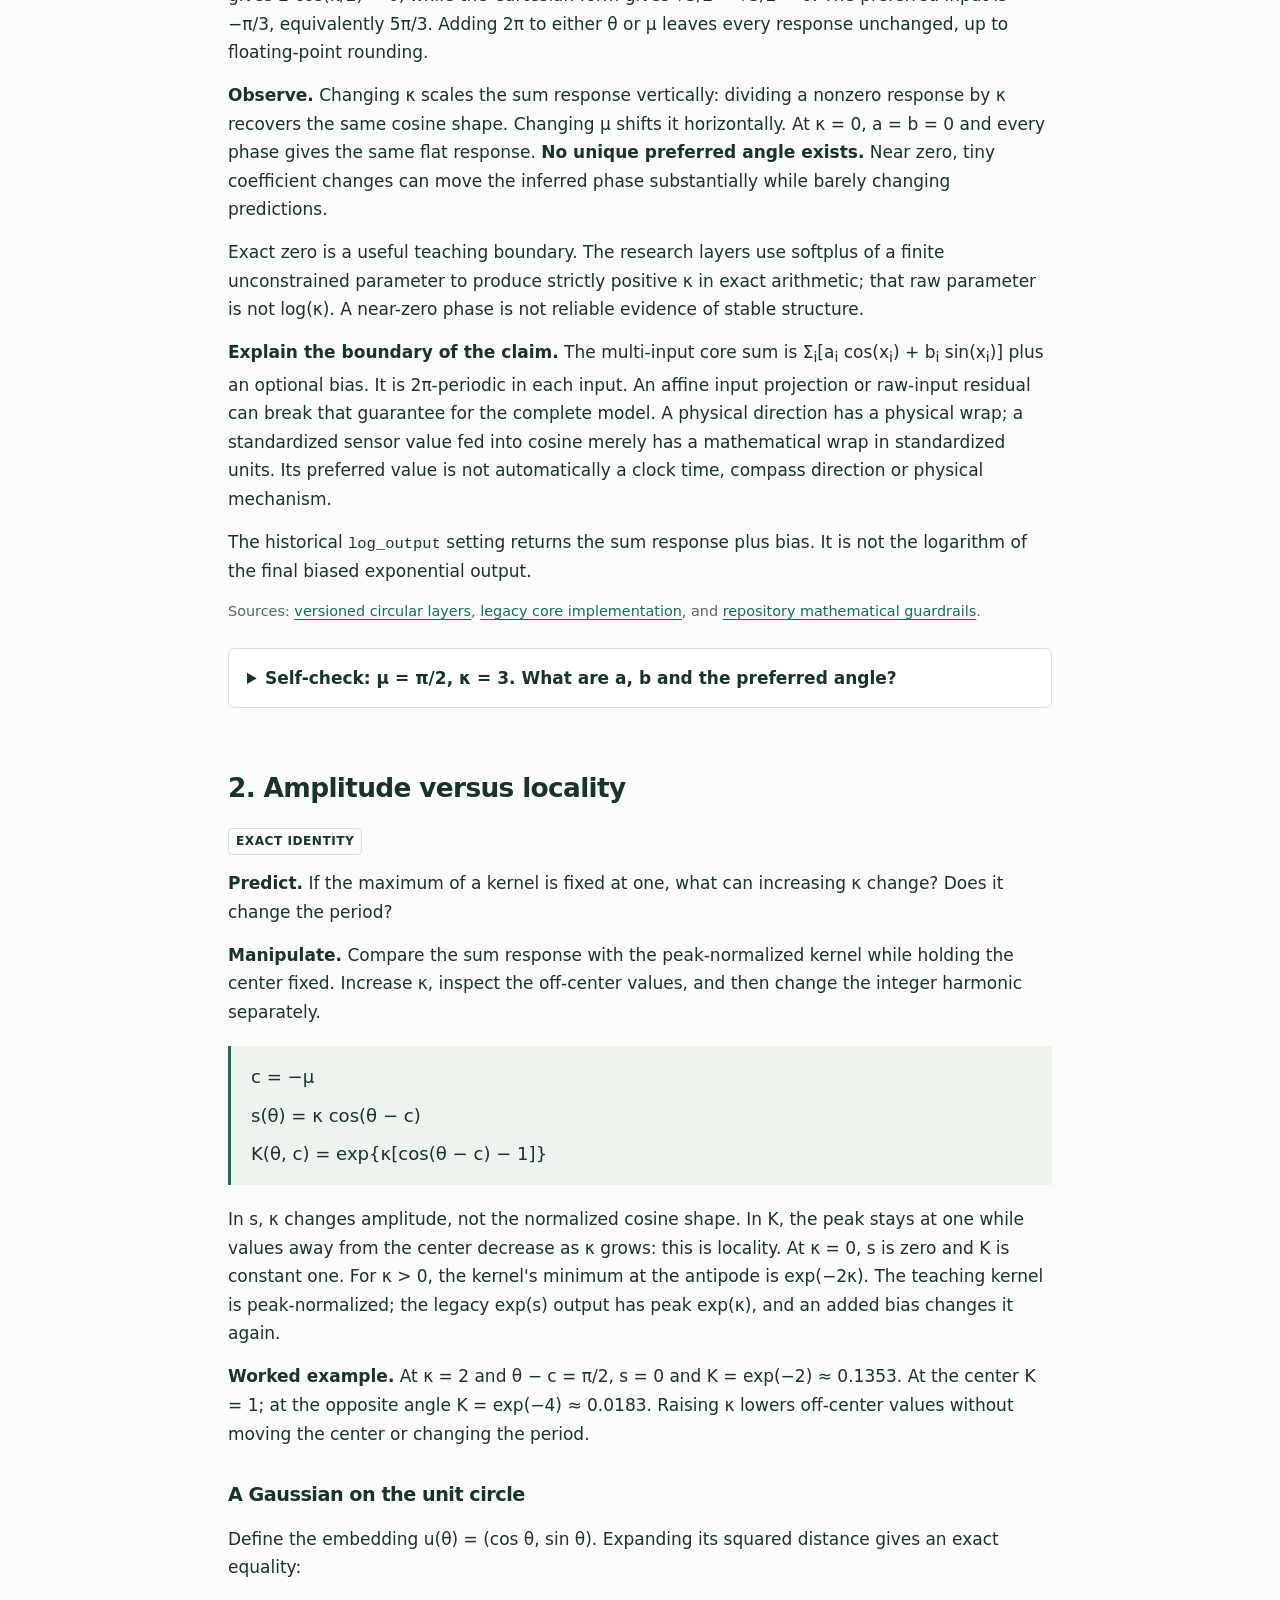
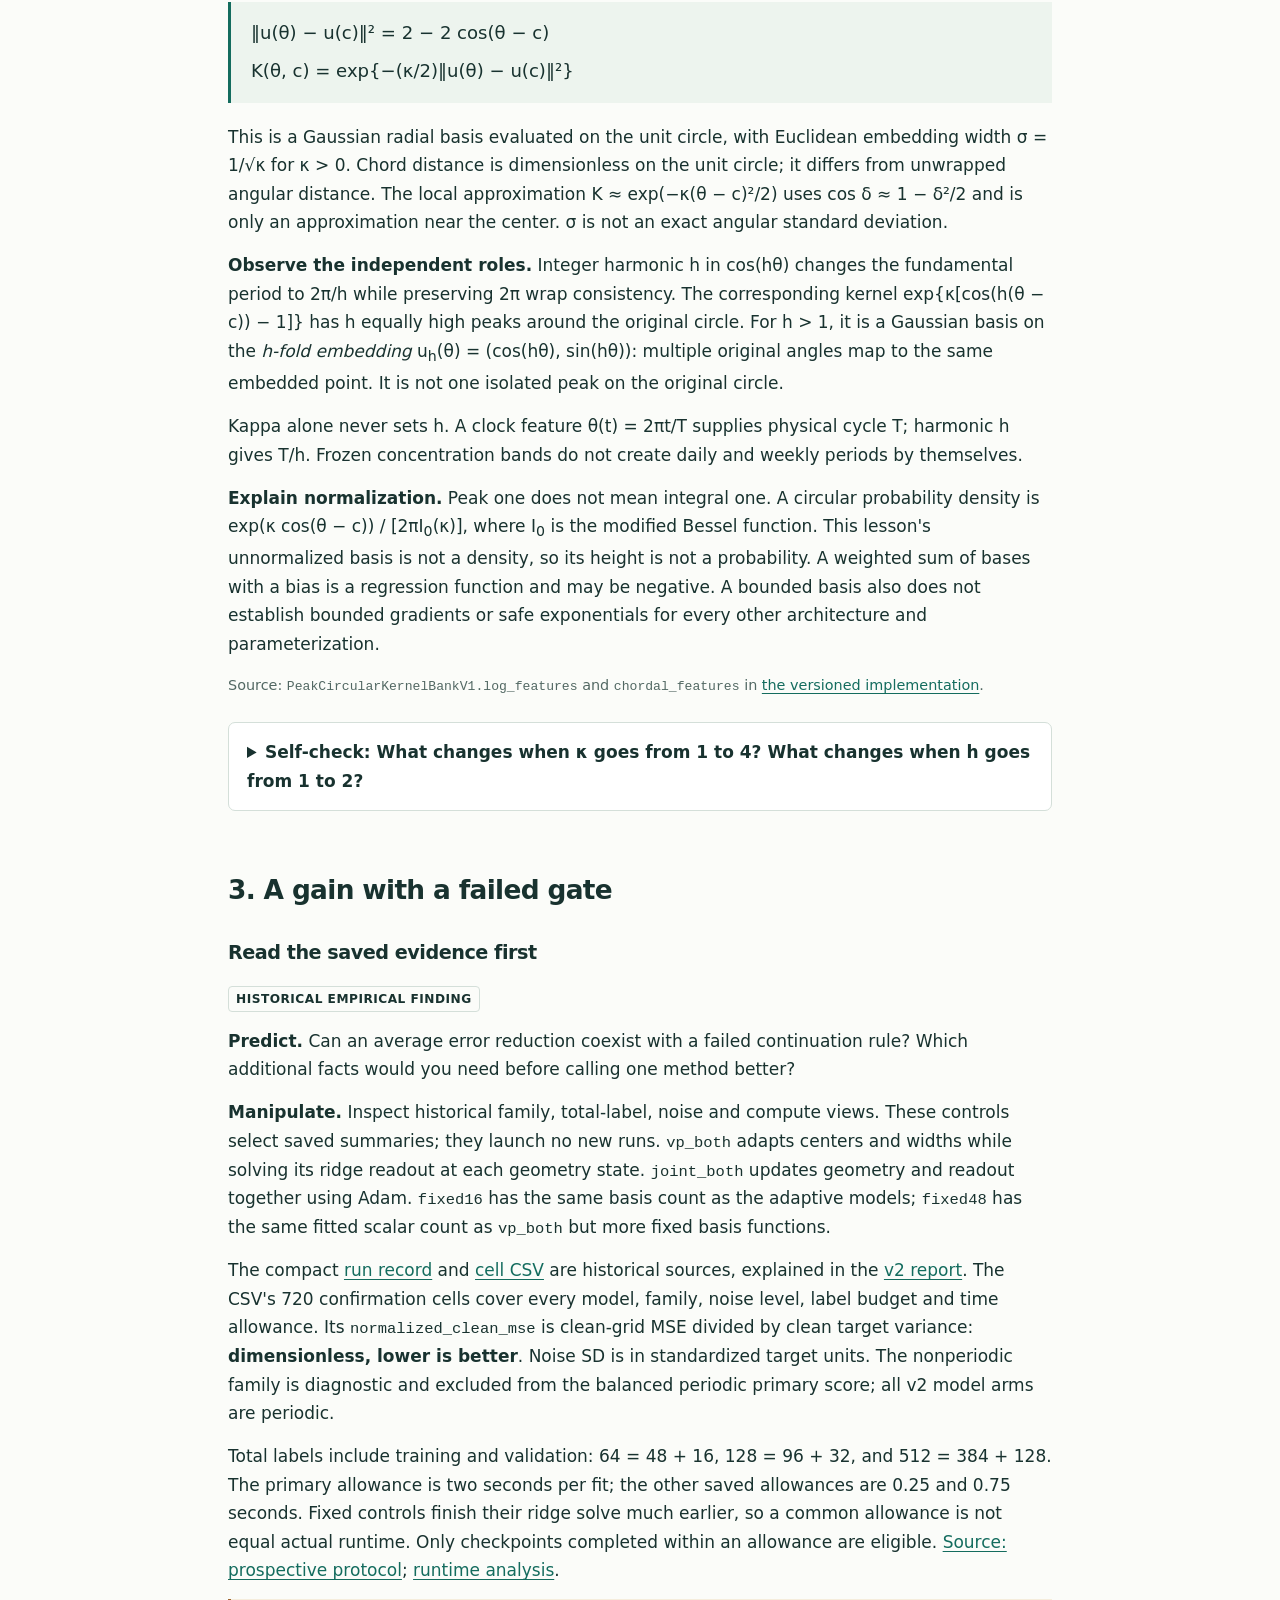
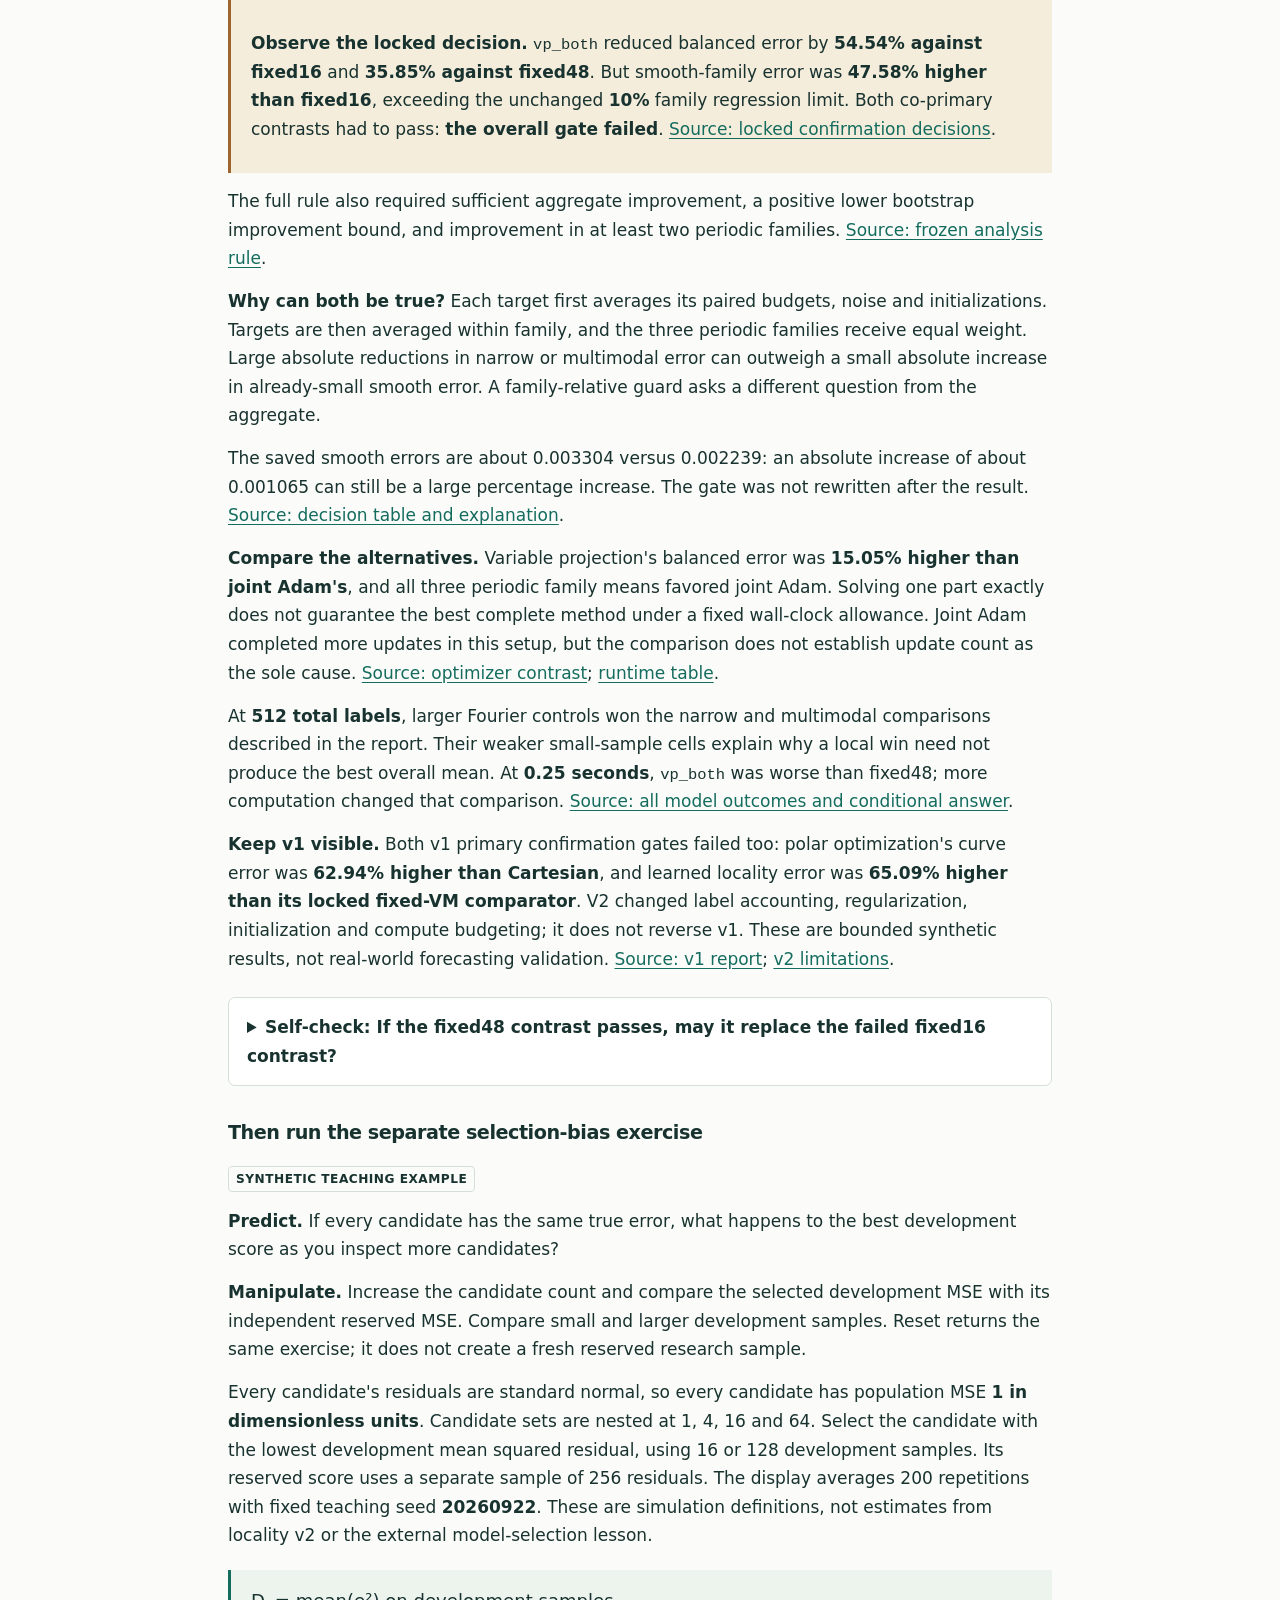
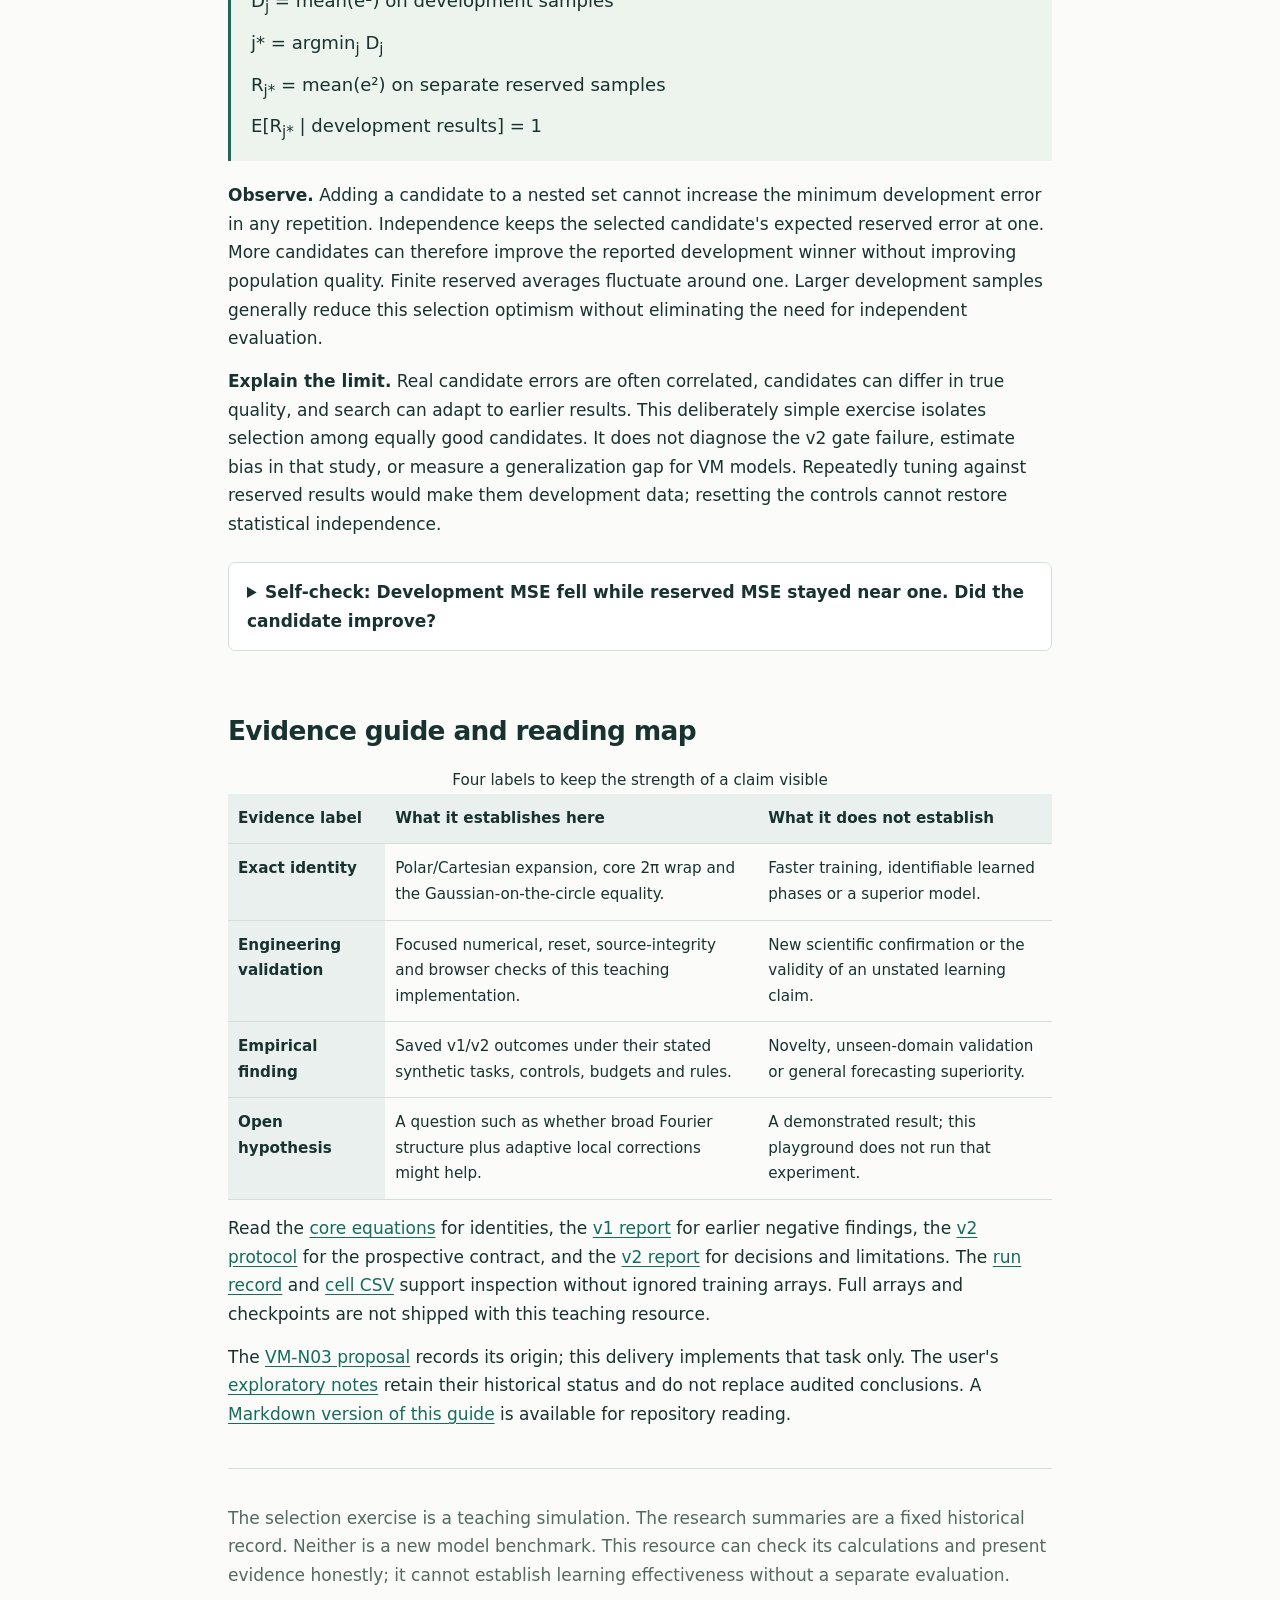
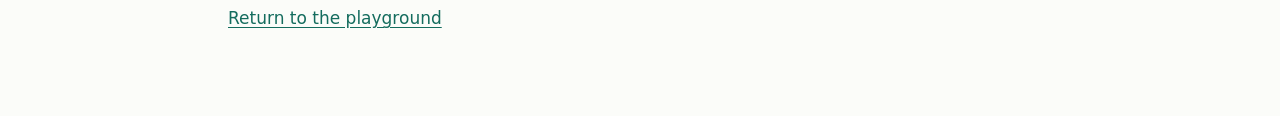
==== commit 3c751cbe: "Preserve completed VM-N03 learning playground" ====
--- a/learning/vm_playground/guide.html
+++ b/learning/vm_playground/guide.html
@@ -54,13 +54,12 @@
 <body>
 <main>
   <header>
-  <p class="eyebrow">VM-N03 · Original lessons: 22 September · Findings edition: 29 September 2026</p>
+    <p class="eyebrow">VM-N03 · Teaching material · 22 September 2026</p>
     <h1>VM learning playground</h1>
     <p class="intro">An offline companion to coordinates, locality and the difference between a gain and a successful scientific claim.</p>
     <p>The examples illustrate equations and selection effects. They do not train a research model or produce new scientific evidence. The saved v1 and locality-v2 findings remain unchanged. Angles are <strong>radians</strong>; illustrative responses have arbitrary units unless a metric is explicitly labeled dimensionless.</p>
   </header>
   <nav aria-label="Guide navigation">
-    <a href="#new-findings">Six completed studies</a>
     <a href="index.html">Open playground</a>
     <a href="#start">Launch</a>
     <a href="#coordinates">1 · Coordinates</a>
@@ -180,28 +179,12 @@
           <tr><th scope="row">Exact identity</th><td>Polar/Cartesian expansion, core 2π wrap and the Gaussian-on-the-circle equality.</td><td>Faster training, identifiable learned phases or a superior model.</td></tr>
           <tr><th scope="row">Engineering validation</th><td>Focused numerical, reset, source-integrity and browser checks of this teaching implementation.</td><td>New scientific confirmation or the validity of an unstated learning claim.</td></tr>
           <tr><th scope="row">Empirical finding</th><td>Saved v1/v2 outcomes under their stated synthetic tasks, controls, budgets and rules.</td><td>Novelty, unseen-domain validation or general forecasting superiority.</td></tr>
-          <tr><th scope="row">Open hypothesis</th><td>Whether a conditional finding extends to a new regime or real deployment.</td><td>A demonstrated result in that new setting. N01 now provides bounded synthetic evidence for the smooth-plus-local question; its overall gate failed.</td></tr>
+          <tr><th scope="row">Open hypothesis</th><td>A question such as whether broad Fourier structure plus adaptive local corrections might help.</td><td>A demonstrated result; this playground does not run that experiment.</td></tr>
         </tbody>
       </table>
     </div>
     <p>Read the <a href="../../src/circular_layers_v2.py">core equations</a> for identities, the <a href="../../docs/vm_methodology_results.md">v1 report</a> for earlier negative findings, the <a href="../../docs/vm_locality_v2_protocol.md">v2 protocol</a> for the prospective contract, and the <a href="../../docs/vm_locality_v2_results.md">v2 report</a> for decisions and limitations. The <a href="../../docs/vm_locality_v2_run_record.json">run record</a> and <a href="../../docs/vm_locality_v2_cells.csv">cell CSV</a> support inspection without ignored training arrays. Full arrays and checkpoints are not shipped with this teaching resource.</p>
-    <p>The <a href="../../docs/proposed_tasks_from_forecasting.md#vm-n03--vm-learning-playground-and-reading-companion">VM-N03 proposal</a> records its origin; the original delivery implemented that task; the 29 September integration adds the separate findings edition below. The user's <a href="../../VM_exploration.md">exploratory notes</a> retain their historical status and do not replace audited conclusions. A <a href="../../docs/learning/vm_playground_guide.md">Markdown version of this guide</a> is available for repository reading.</p>
-  </section>
-  <section id="new-findings" aria-labelledby="new-findings-heading">
-    <h2 id="new-findings-heading">4. Six completed studies, distinct claims</h2>
-    <p>Added 29 September 2026. Use the <a href="research.html">findings explorer</a> to compare saved outcomes. It adds a separate evidence edition; all original locality-v2 cells and source pins remain unchanged.</p>
-    <p><strong>Completion is not a passing scientific gate.</strong> N01, N04, N05 and N06 completed but failed their overall gates. N02 reports individual claims without a combined gate. N03 is teaching implementation, not a learner-outcome experiment.</p>
-    <dl>
-      <dt><strong>N01 · Smooth and local structure</strong></dt><dd>The hybrid reduced balanced error by 19.21% against Fourier16, yet smooth error rose 11.97% against the fixed hybrid and failed the 10% guard. Read the absolute smooth errors too: 0.00204512 versus 0.00182657. A small absolute difference does not change a prespecified relative rule.</dd>
-      <dt><strong>N02 · Parameter meaning</strong></dt><dd>All 36 isolated-peak fits recovered parameters in the identifiable setup. Redundant components could predict accurately while their geometry varied; response stability also failed. Proxy-clock reliance did not establish causality. The isolated doubled-kappa effect and proxy accuracy criterion retained their failures.</dd>
-      <dt><strong>N03 · What the examples establish</strong></dt><dd>Exact identities, authored simulations and saved empirical results provide different kinds of support. Resetting the selection exercise repeats an authored pool; it does not create a new held-out evaluation.</dd>
-      <dt><strong>N04 · Routine reliability</strong></dt><dd>Learned geometry gained only 1.58% against Fourier, below the 5% practical threshold, and was worse than fixed geometry. A regime regressed 12.86%; a three-hour routine shift reversed calendar benefits. These are synthetic CO₂ forecasts, not recovered real occupancy.</dd>
-      <dt><strong>N05 · Which uncertainty?</strong></dt><dd>The primary score improvement was 7.50%, but its room-level 95% interval ran from −4.34% to +17.43%; noisy coverage also failed. A positive block interval conditioned on fixed fitted intervals omits refitting uncertainty and cannot replace the primary inference. All arms used the same persistence point forecast and fixed VM geometry.</dd>
-      <dt><strong>N06 · Prediction meets a decision</strong></dt><dd>VM improved the low-effort-penalty objective against reactive control, but only 2.73% against matched Fourier (95% interval −0.07% to +6.15%), failing the gate. It used more air than reactive control. A higher effort penalty changed the ranking; capacity limits and routine shifts constrained the benefit.</dd>
-    </dl>
-    <details><summary>Self-check: can N05 uncertainty be inserted directly into N06?</summary><p>No. N05 forms CO₂ intervals around persistence; N06 predicts exogenous source for an action-dependent mass-balance model. A shared target and information-timing contract are needed before coupling them. That follow-up has not been run.</p></details>
-    <details><summary>Self-check: does a passing software test validate an experimental claim?</summary><p>No. Tests establish engineering properties. N01's adapter passed standard absolute checks despite its separate scientific failure. N04's four neural adapters and N06's new neural calendar adapters failed base-VM regression checks and remain diagnostic or unvalidated under their full acceptance contracts. View controls never change those statuses.</p></details>
-    <p><a href="../../docs/research_account_n01_n06.md">Read the consolidated account and original report links</a> · <a href="../../docs/vm_n06_demo/index.html">Try the decision-timing demonstrator</a> · <a href="../../docs/integration_20260929.md">Integration and validation record</a>.</p>
+    <p>The <a href="../../docs/proposed_tasks_from_forecasting.md#vm-n03--vm-learning-playground-and-reading-companion">VM-N03 proposal</a> records its origin; this delivery implements that task only. The user's <a href="../../VM_exploration.md">exploratory notes</a> retain their historical status and do not replace audited conclusions. A <a href="../../docs/learning/vm_playground_guide.md">Markdown version of this guide</a> is available for repository reading.</p>
   </section>
   <footer>
     <p>The selection exercise is a teaching simulation. The research summaries are a fixed historical record. Neither is a new model benchmark. This resource can check its calculations and present evidence honestly; it cannot establish learning effectiveness without a separate evaluation.</p>
